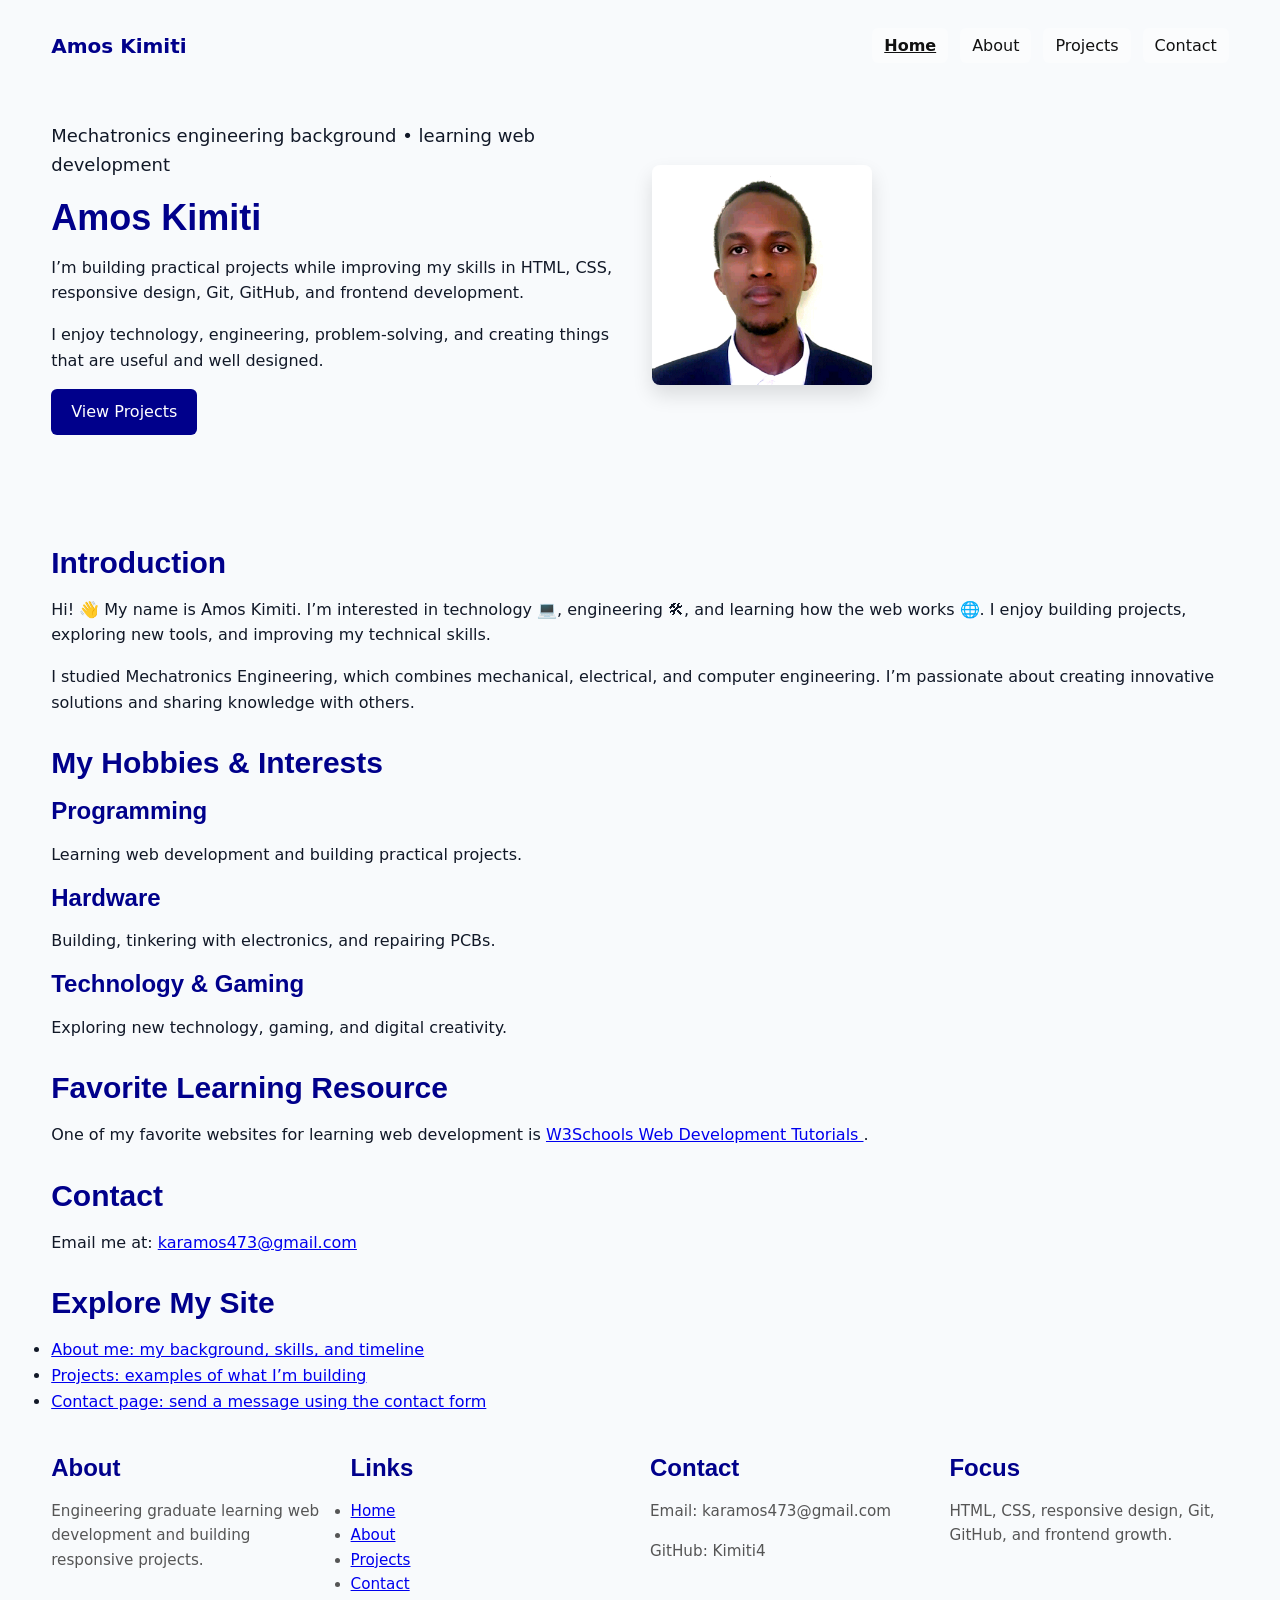
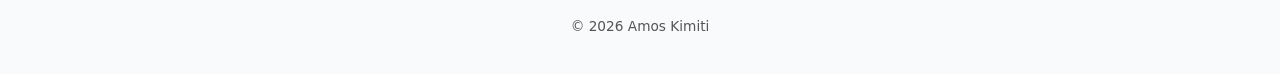
==== index.html @ 82bb10f3 "css changes and week 2 tasks" ====
<!DOCTYPE html>
<html lang="en">
<head>
  <meta charset="UTF-8" />
  <meta name="viewport" content="width=device-width, initial-scale=1.0" />
  <title>Home | Amos Kimiti</title>

  <link rel="preconnect" href="https://fonts.googleapis.com">
  <link rel="preconnect" href="https://fonts.gstatic.com" crossorigin>
  <link href="https://fonts.googleapis.com/css2?family=Poppins:wght@400;600;700&family=Roboto:wght@400;500&display=swap" rel="stylesheet">
  <link rel="stylesheet" href="styles.css">
</head>

<body class="home-page">
  <header class="container">
    <nav aria-label="Primary navigation">
      <a href="index.html" class="logo">Amos Kimiti</a>
      <ul>
        <li><a href="index.html" aria-current="page">Home</a></li>
        <li><a href="about.html">About</a></li>
        <li><a href="projects.html">Projects</a></li>
        <li><a href="contact.html">Contact</a></li>
      </ul>
    </nav>

    <section class="hero" aria-labelledby="hero-title">
      <div class="hero-text">
        <p class="lead">Mechatronics engineering background • learning web development</p>
        <h1 id="hero-title">Amos Kimiti</h1>
        <p>
          I’m building practical projects while improving my skills in HTML, CSS,
          responsive design, Git, GitHub, and frontend development.
        </p>
        <p>
          I enjoy technology, engineering, problem-solving, and creating things that are useful and well designed.
        </p>
        <a href="projects.html" class="btn">View Projects</a>
      </div>

      <div class="hero-image">
        <img
          src="images/imageAmos.jpg"
          alt="Profile image of Amos Kimiti"
          width="220"
          height="220"
        />
      </div>
    </section>
  </header>

  <main class="container">
    <section>
      <h2>Introduction</h2>
      <p>
        Hi! 👋 My name is Amos Kimiti. I’m interested in technology 💻, engineering 🛠,
        and learning how the web works 🌐. I enjoy building projects, exploring new tools,
        and improving my technical skills.
      </p>
      <p>
        I studied Mechatronics Engineering, which combines mechanical, electrical, and computer engineering.
        I’m passionate about creating innovative solutions and sharing knowledge with others.
      </p>
    </section>

    <section>
      <h2>My Hobbies & Interests</h2>
      <div class="skills-grid">
        <article class="card">
          <h3>Programming</h3>
          <p>Learning web development and building practical projects.</p>
        </article>
        <article class="card">
          <h3>Hardware</h3>
          <p>Building, tinkering with electronics, and repairing PCBs.</p>
        </article>
        <article class="card">
          <h3>Technology & Gaming</h3>
          <p>Exploring new technology, gaming, and digital creativity.</p>
        </article>
      </div>
    </section>

    <section>
      <h2>Favorite Learning Resource</h2>
      <p>
        One of my favorite websites for learning web development is
        <a href="https://www.w3schools.com/" target="_blank" rel="noopener noreferrer">
          W3Schools Web Development Tutorials
        </a>.
      </p>
    </section>

    <section>
      <h2>Contact</h2>
      <p>
        Email me at:
        <a href="mailto:karamos473@gmail.com">karamos473@gmail.com</a>
      </p>
    </section>

    <section>
      <h2>Explore My Site</h2>
      <ul>
        <li><a href="about.html">About me: my background, skills, and timeline</a></li>
        <li><a href="projects.html">Projects: examples of what I’m building</a></li>
        <li><a href="contact.html">Contact page: send a message using the contact form</a></li>
      </ul>
    </section>
  </main>

  <footer class="container">
    <div class="footer-grid">
      <div>
        <h3>About</h3>
        <p>Engineering graduate learning web development and building responsive projects.</p>
      </div>
      <div>
        <h3>Links</h3>
        <ul>
          <li><a href="index.html">Home</a></li>
          <li><a href="about.html">About</a></li>
          <li><a href="projects.html">Projects</a></li>
          <li><a href="contact.html">Contact</a></li>
        </ul>
      </div>
      <div>
        <h3>Contact</h3>
        <p>Email: karamos473@gmail.com</p>
        <p>GitHub: Kimiti4</p>
      </div>
      <div>
        <h3>Focus</h3>
        <p>HTML, CSS, responsive design, Git, GitHub, and frontend growth.</p>
      </div>
    </div>
    <p class="footer-bottom">© 2026 Amos Kimiti</p>
  </footer>
</body>
</html>
---- styles.css ----
/* =========================
   RESET + ROOT
========================= */
* {
  margin: 0;
  padding: 0;
  box-sizing: border-box;
}

:root {
  /* Typography scale */
  --font-xs: 0.75rem;
  --font-sm: 0.875rem;
  --font-base: 1rem;
  --font-lg: 1.125rem;
  --font-xl: 1.25rem;
  --font-2xl: 1.5rem;
  --font-3xl: 1.875rem;
  --font-4xl: 2.25rem;

  /* Color system */
  --color-primary: #1d4ed8;
  --color-primary-light: #60a5fa;
  --color-primary-dark: #1e3a8a;
  --color-secondary: #f59e0b;
  --color-background: #f8fafc;
  --color-surface: rgba(255, 255, 255, 0.8);
  --color-text: #111827;
  --color-muted: #475569;
  --color-border: #94a3b8;
  --color-danger: #dc2626;

  --radius: 10px;
  --shadow-sm: 0 2px 8px rgba(0, 0, 0, 0.15);
  --shadow-md: 0 10px 20px rgba(0, 0, 0, 0.12);
}

body {
  font-family: system-ui, -apple-system, Segoe UI, Roboto, Arial, sans-serif;
  font-size: 16px;
  line-height: 1.6;
  color: var(--color-text);
  margin: 0;
}

.container {
  width: min(1000px, 90%);
  margin: 0 auto;
  padding: 20px 0;
}
body.home-page {
  background-color: #f8fafc;
}

body.about-page {
  background-color: #fefce8;
}

body.projects-page,
body.contact-page {
  background-color: #eff6ff;
  color: var(--color-text);
}
/* =========================
   TYPOGRAPHY
========================= */
h1,
h2,
h3,
h4,
h5,
h6 {
  color: darkblue;
  font-family: "Franklin Gothic Medium", "Arial Narrow", Arial, sans-serif;
  line-height: 1.2;
  margin-bottom: 1rem;
}

h1 {
  font-size: var(--font-4xl);
  margin-top: 10px;
}

h2 {
  font-size: var(--font-3xl);
  margin-top: 30px;
}

h3 {
  font-size: var(--font-2xl);
}

h4 {
  font-size: var(--font-xl);
}

h5 {
  font-size: var(--font-lg);
}

h6 {
  font-size: var(--font-base);
}

p {
  margin-bottom: 1rem;
}

small,
.text-small {
  font-size: var(--font-sm);
}

.lead {
  font-size: var(--font-lg);
  max-width: 700px;
}
/* =========================
   NAVIGATION
========================= */
nav {
  display: flex;
  justify-content: space-between;
  align-items: center;
  gap: 20px;
  padding: 10px 0 20px;
}

nav ul {
  list-style: none;
  padding: 0;
  margin: 0;
  display: flex;
  gap: 12px;
  flex-wrap: wrap;
  align-items: center;
}

nav a {
  text-decoration: none;
  padding: 8px 12px;
  border-radius: 6px;
  color: #111;
  background-color: rgba(255, 255, 255, 0.35);
  transition: all 0.3s ease;
}

nav a:hover {
  background-color: rgba(255, 255, 255, 0.6);
  transform: translateY(-2px);
}

nav a[aria-current="page"] {
  font-weight: bold;
  text-decoration: underline;
}
.logo {
  font-weight: 700;
  font-size: var(--font-xl);
  color: darkblue;
  background: none;
  padding: 0;
}
/* =========================
   HERO
========================= */
.hero {
  padding: 40px 0;
  display: grid;
  gap: 24px;
  align-items: center;
}

.hero-text {
  max-width: 650px;
}

.hero-image img {
  width: 220px;
  border-radius: 8px;
  box-shadow: var(--shadow-md);
}



/* =========================
   BUTTONS
========================= */
button,
.btn {
  display: inline-block;
  background-color: darkblue;
  color: white;
  padding: 10px 20px;
  border: none;
  border-radius: 6px;
  cursor: pointer;
  font: inherit;
  text-decoration: none;
  transition: all 0.3s ease;
}

button:hover,
.btn:hover {
  background-color: navy;
  transform: translateY(-2px);
  box-shadow: 0 4px 6px rgba(0, 0, 0, 0.1);
}

.btn-secondary {
  background: transparent;
  color: darkblue;
  border: 2px solid darkblue;
}

.btn-secondary:hover {
  background: darkblue;
  color: white;
}

.btn-danger {
  background: var(--color-danger);
  color: white;
}

.btn-danger:hover {
  background: #b91c1c;
}

.btn-disabled,
button:disabled {
  background: #94a3b8;
  color: #e2e8f0;
  cursor: not-allowed;
  box-shadow: none;
  transform: none;
}
/* =========================
   BUTTONS
========================= */
button,
.btn {
  display: inline-block;
  background-color: darkblue;
  color: white;
  padding: 10px 20px;
  border: none;
  border-radius: 6px;
  cursor: pointer;
  font: inherit;
  text-decoration: none;
  transition: all 0.3s ease;
}

button:hover,
.btn:hover {
  background-color: navy;
  transform: translateY(-2px);
  box-shadow: 0 4px 6px rgba(0, 0, 0, 0.1);
}

.btn-secondary {
  background: transparent;
  color: darkblue;
  border: 2px solid darkblue;
}

.btn-secondary:hover {
  background: darkblue;
  color: white;
}

.btn-danger {
  background: var(--color-danger);
  color: white;
}

.btn-danger:hover {
  background: #b91c1c;
}

.btn-disabled,
button:disabled {
  background: #94a3b8;
  color: #e2e8f0;
  cursor: not-allowed;
  box-shadow: none;
  transform: none;
}
.contact-layout {
  display: grid;
  grid-template-columns: 1fr;
  gap: 20px;
}

.contact-sidebar {
  background: rgba(255, 255, 255, 0.7);
  padding: 20px;
  border-radius: 10px;
  box-shadow: var(--shadow-sm);
}
/* =========================
   FOOTER
========================= */
footer {
  margin-top: 40px;
  padding: 30px 20px;
  font-size: 0.95em;
  color: #555;
}

.footer-grid {
  display: grid;
  grid-template-columns: 1fr;
  gap: 20px;
  text-align: left;
}

.footer-bottom {
  text-align: center;
  margin-top: 20px;
  font-size: 0.9em;
}
/* =========================
   GRID PRACTICE
========================= */
.gallery {
  display: grid;
  grid-template-columns: 1fr;
  gap: 16px;
}

.gallery img {
  width: 100%;
  height: 220px;
  object-fit: cover;
}

.magazine-layout {
  display: grid;
  grid-template-columns: 1fr;
  gap: 16px;
}

.mag-header,
.mag-sidebar,
.mag-main,
.mag-footer {
  padding: 20px;
  border-radius: 8px;
  background: rgba(255, 255, 255, 0.75);
}
/* =========================
   RESPONSIVE
========================= */

/* Tablet */
@media (min-width: 768px) {
  .row {
    grid-template-columns: 1fr 1fr;
  }

  .projects-grid,
  .grid,
  .skills-grid,
  .gallery,
  .footer-grid {
    grid-template-columns: repeat(2, 1fr);
  }

  .hero {
    grid-template-columns: 1fr 1fr;
  }

  .contact-layout {
    grid-template-columns: 2fr 1fr;
  }
}

/* Desktop */
@media (min-width: 1024px) {
  .projects-grid,
  .gallery {
    grid-template-columns: repeat(3, 1fr);
  }

  .footer-grid {
    grid-template-columns: repeat(4, 1fr);
  }

  .magazine-layout {
    grid-template-columns: 250px 1fr;
    grid-template-areas:
      "header header"
      "sidebar main"
      "footer footer";
  }

  .mag-header { grid-area: header; }
  .mag-sidebar { grid-area: sidebar; }
  .mag-main { grid-area: main; }
  .mag-footer { grid-area: footer; }
}

/* Large Desktop */
@media (min-width: 1280px) {
  .container {
    width: min(1200px, 92%);
  }
}

/* Smaller screens only */
@media (max-width: 700px) {
  nav {
    flex-direction: column;
    align-items: flex-start;
  }

  nav ul {
    flex-direction: column;
    align-items: flex-start;
  }
}
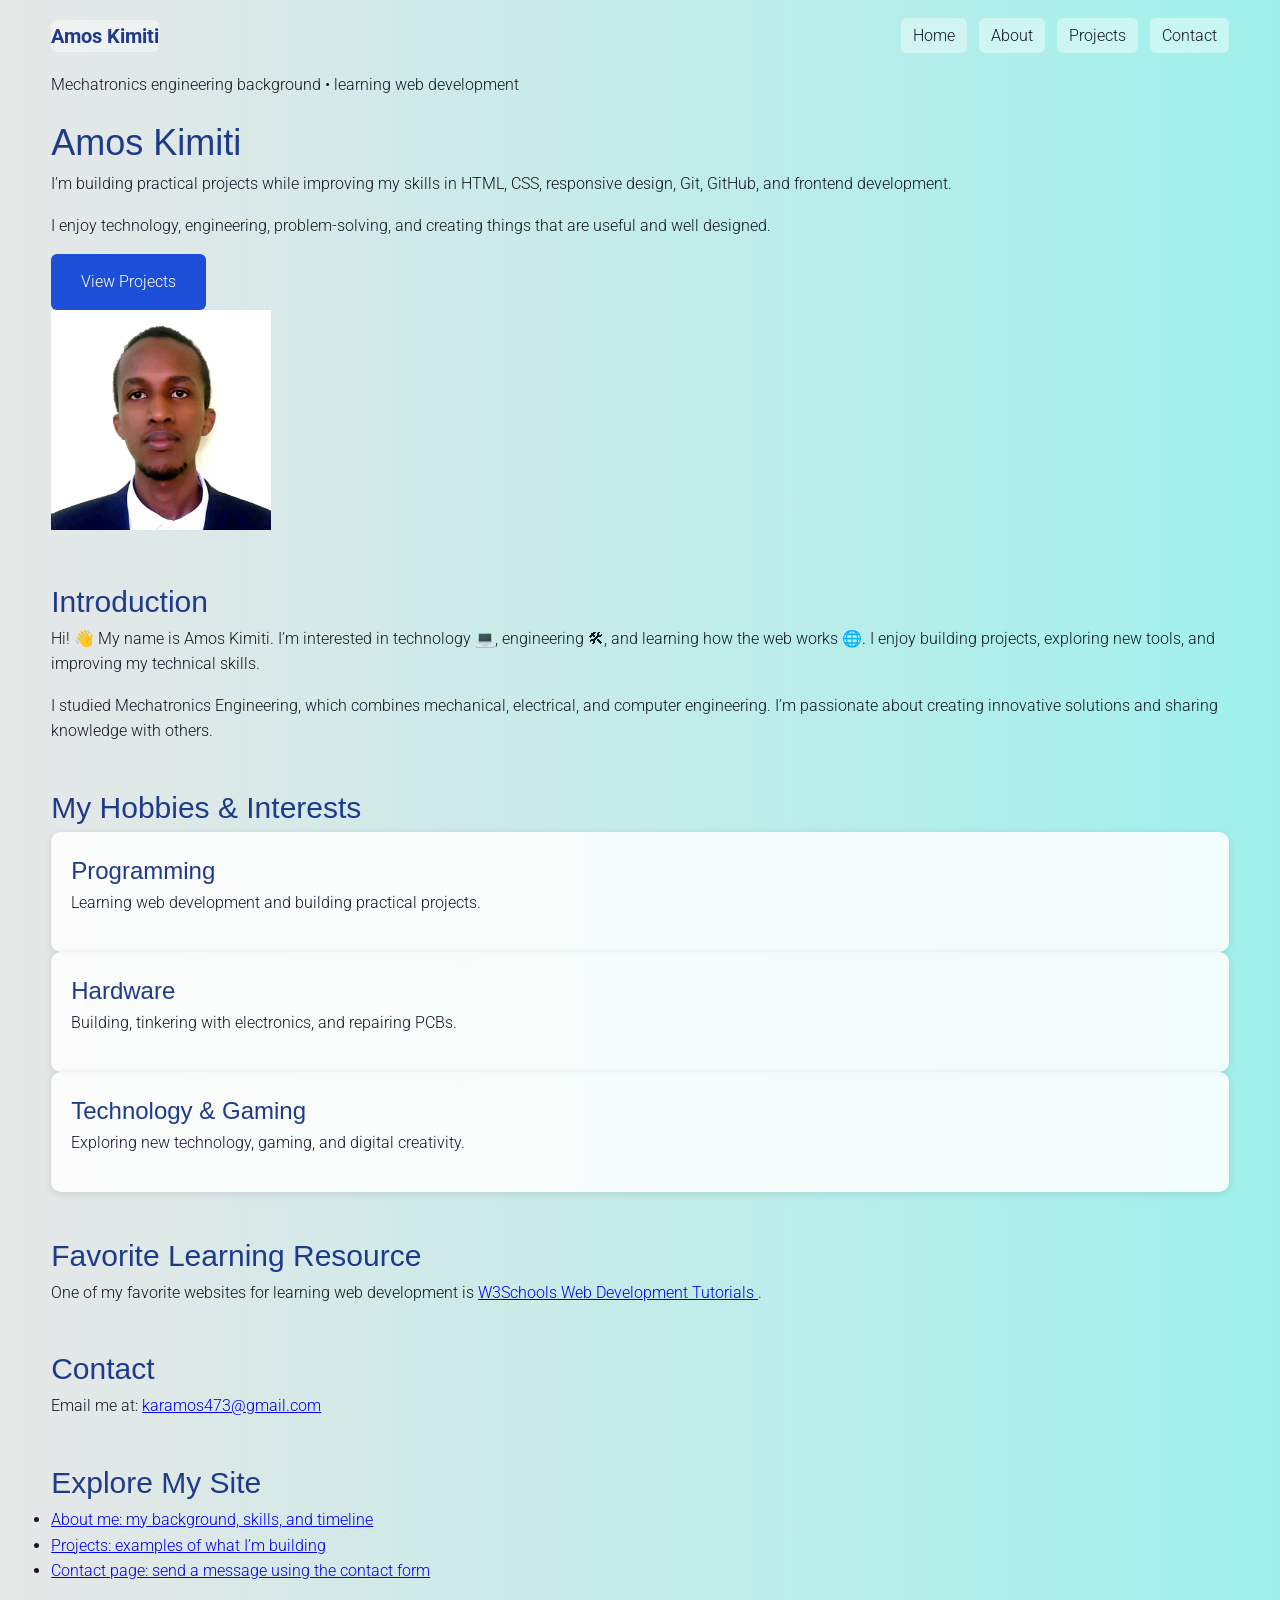
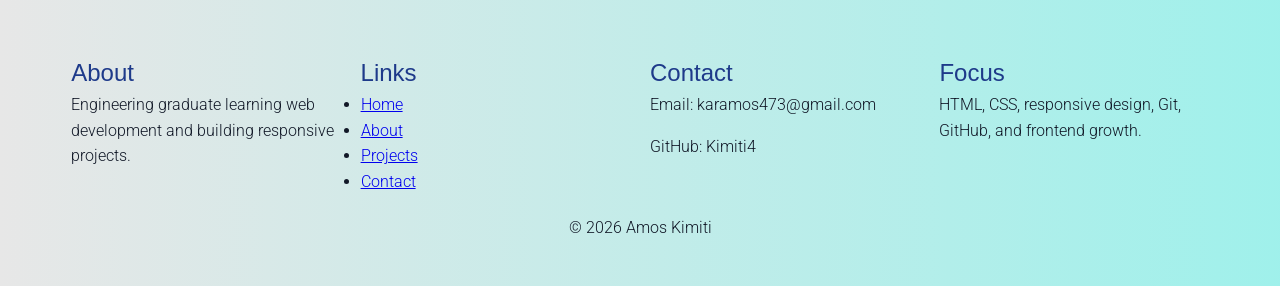
==== commit bdd3db88: "added hamburger menu" ====
--- a/index.html
+++ b/index.html
@@ -14,13 +14,24 @@
 <body class="home-page">
   <header class="container">
     <nav aria-label="Primary navigation">
+      
+      <!-- Logo OUTSIDE ul  -->
       <a href="index.html" class="logo">Amos Kimiti</a>
-      <ul>
+
+      <!-- Checkbox toggle -->
+      <input type="checkbox" id="menu-checkbox">
+
+      <!-- Hamburger -->
+      <label for="menu-checkbox" class="menu-toggle">☰</label>
+
+      <!-- Navigation -->
+      <ul class="nav-links">
         <li><a href="index.html" aria-current="page">Home</a></li>
         <li><a href="about.html">About</a></li>
         <li><a href="projects.html">Projects</a></li>
         <li><a href="contact.html">Contact</a></li>
       </ul>
+
     </nav>
 
     <section class="hero" aria-labelledby="hero-title">
--- a/styles.css
+++ b/styles.css
@@ -1,14 +1,18 @@
 /* =========================
-   RESET + ROOT
+   RESET (Task 3.1)
 ========================= */
 * {
   margin: 0;
   padding: 0;
   box-sizing: border-box;
-}
-
+  font-weight: 300;
+}
+
+/* =========================
+   VARIABLES (Task 3.3 + 3.4)
+========================= */
 :root {
-  /* Typography scale */
+  /* Typography */
   --font-xs: 0.75rem;
   --font-sm: 0.875rem;
   --font-base: 1rem;
@@ -18,311 +22,227 @@
   --font-3xl: 1.875rem;
   --font-4xl: 2.25rem;
 
-  /* Color system */
+  /* Colors */
   --color-primary: #1d4ed8;
   --color-primary-light: #60a5fa;
   --color-primary-dark: #1e3a8a;
   --color-secondary: #f59e0b;
   --color-background: #f8fafc;
-  --color-surface: rgba(255, 255, 255, 0.8);
+  --color-surface: rgba(255,255,255,0.85);
   --color-text: #111827;
   --color-muted: #475569;
   --color-border: #94a3b8;
   --color-danger: #dc2626;
 
   --radius: 10px;
-  --shadow-sm: 0 2px 8px rgba(0, 0, 0, 0.15);
-  --shadow-md: 0 10px 20px rgba(0, 0, 0, 0.12);
-}
-
+  --shadow-sm: 0 2px 8px rgba(0,0,0,0.1);
+  --shadow-md: 0 10px 20px rgba(0,0,0,0.12);
+}
+
+/* =========================
+   BASE (Task 3.1)
+========================= */
 body {
-  font-family: system-ui, -apple-system, Segoe UI, Roboto, Arial, sans-serif;
+  font-family: 'Roboto', system-ui, sans-serif;
   font-size: 16px;
   line-height: 1.6;
   color: var(--color-text);
-  margin: 0;
-}
-
+}
+@keyframes gradientShift {
+  0% {
+    background-position: 0% 50%;
+  }
+  50% {
+    background-position: 100% 50%;
+  }
+  100% {
+    background-position: 0% 50%;
+  }
+}
+body.projects-page,
+body.contact-page {
+    background: linear-gradient(
+    270deg,
+    #469df5,
+    #58faef,
+    #e7e7e7
+  );
+  background-size: 400% 400%;
+  animation: gradientShift 15s ease infinite;
+}
+body.home-page {
+    background: linear-gradient(
+    270deg,
+    #469df5,
+    #58faef,
+    #e7e7e7
+  );
+  background-size: 400% 400%;
+  animation: gradientShift 15s ease infinite;
+}
+body.about-page {
+    background: linear-gradient(
+    270deg,
+    #469df5,
+    #58faef,
+    #e7e7e7
+  );
+  background-size: 400% 400%;
+  animation: gradientShift 15s ease infinite;
+}
+/* =========================
+   TYPOGRAPHY (Task 3.3)
+========================= */
+h1 { font-size: var(--font-4xl); }
+h2 { font-size: var(--font-3xl); margin-top: 30px; }
+h3 { font-size: var(--font-2xl); }
+p { margin-bottom: 1rem; }
+
+h1, h2, h3 {
+  color: var(--color-primary-dark);
+  font-family: 'Poppins', sans-serif;
+}
+
+/* =========================
+   LAYOUT
+========================= */
 .container {
   width: min(1000px, 90%);
   margin: 0 auto;
-  padding: 20px 0;
-}
-body.home-page {
-  background-color: #f8fafc;
-}
-
-body.about-page {
-  background-color: #fefce8;
-}
-
-body.projects-page,
-body.contact-page {
-  background-color: #eff6ff;
-  color: var(--color-text);
-}
-/* =========================
-   TYPOGRAPHY
-========================= */
-h1,
-h2,
-h3,
-h4,
-h5,
-h6 {
-  color: darkblue;
-  font-family: "Franklin Gothic Medium", "Arial Narrow", Arial, sans-serif;
-  line-height: 1.2;
-  margin-bottom: 1rem;
-}
-
-h1 {
-  font-size: var(--font-4xl);
-  margin-top: 10px;
-}
-
-h2 {
-  font-size: var(--font-3xl);
-  margin-top: 30px;
-}
-
-h3 {
-  font-size: var(--font-2xl);
-}
-
-h4 {
-  font-size: var(--font-xl);
-}
-
-h5 {
-  font-size: var(--font-lg);
-}
-
-h6 {
-  font-size: var(--font-base);
-}
-
-p {
-  margin-bottom: 1rem;
-}
-
-small,
-.text-small {
-  font-size: var(--font-sm);
-}
-
-.lead {
-  font-size: var(--font-lg);
-  max-width: 700px;
-}
-/* =========================
-   NAVIGATION
+}
+
+/* =========================
+   NAV (Task 4.1 Flexbox)
 ========================= */
 nav {
   display: flex;
   justify-content: space-between;
   align-items: center;
-  gap: 20px;
-  padding: 10px 0 20px;
-}
-
-nav ul {
+  position: relative;
+  padding: 20px 0;
+}
+
+.logo {
+  font-weight: 700;
+  font-size: var(--font-xl);
+  color: var(--color-primary-dark);
+  text-decoration: none;
+  padding: 0;
+}
+
+.nav-links {
   list-style: none;
-  padding: 0;
-  margin: 0;
   display: flex;
   gap: 12px;
-  flex-wrap: wrap;
-  align-items: center;
-}
-
+}
+
+/* LINKS */
 nav a {
   text-decoration: none;
   padding: 8px 12px;
   border-radius: 6px;
-  color: #111;
-  background-color: rgba(255, 255, 255, 0.35);
+  color: var(--color-text);
+  background: rgba(255,255,255,0.4);
   transition: all 0.3s ease;
 }
 
 nav a:hover {
-  background-color: rgba(255, 255, 255, 0.6);
   transform: translateY(-2px);
-}
-
-nav a[aria-current="page"] {
-  font-weight: bold;
-  text-decoration: underline;
-}
-.logo {
-  font-weight: 700;
-  font-size: var(--font-xl);
-  color: darkblue;
-  background: none;
-  padding: 0;
-}
-/* =========================
-   HERO
-========================= */
-.hero {
-  padding: 40px 0;
-  display: grid;
-  gap: 24px;
-  align-items: center;
-}
-
-.hero-text {
-  max-width: 650px;
-}
-
-.hero-image img {
-  width: 220px;
-  border-radius: 8px;
-  box-shadow: var(--shadow-md);
-}
-
-
-
-/* =========================
-   BUTTONS
-========================= */
-button,
+  background: rgba(255,255,255,0.6);
+}
+
+/* =========================
+   HAMBURGER
+========================= */
+.menu-toggle {
+  display: none;
+  font-size: 1.8rem;
+  cursor: pointer;
+}
+
+#menu-checkbox {
+  display: none;
+}
+
+/* MOBILE NAV */
+@media (max-width: 700px) {
+  .menu-toggle { display: block; }
+
+  .nav-links {
+    display: none;
+    flex-direction: column;
+    position: absolute;
+    top: 60px;
+    right: 0;
+    background: white;
+    padding: 20px;
+    width: 200px;
+    border-radius: var(--radius);
+    box-shadow: var(--shadow-md);
+  }
+
+  #menu-checkbox:checked ~ .nav-links {
+    display: flex;
+  }
+}
+
+/* DESKTOP NAV */
+@media (min-width: 701px) {
+  .nav-links { display: flex; }
+}
+
+/* =========================
+   BUTTONS (Task 4.4)
+========================= */
 .btn {
-  display: inline-block;
-  background-color: darkblue;
+ display: inline-block;
+  background-color: var(--color-primary);
   color: white;
-  padding: 10px 20px;
+  padding: 15px 30px;
+  font-size: 1.2em;
   border: none;
   border-radius: 6px;
   cursor: pointer;
   font: inherit;
   text-decoration: none;
   transition: all 0.3s ease;
-}
-
-button:hover,
+  
+}
+
 .btn:hover {
-  background-color: navy;
+  background: var(--color-primary-dark);
   transform: translateY(-2px);
-  box-shadow: 0 4px 6px rgba(0, 0, 0, 0.1);
-}
-
-.btn-secondary {
-  background: transparent;
-  color: darkblue;
-  border: 2px solid darkblue;
-}
-
-.btn-secondary:hover {
-  background: darkblue;
-  color: white;
-}
-
-.btn-danger {
-  background: var(--color-danger);
-  color: white;
-}
-
-.btn-danger:hover {
-  background: #b91c1c;
-}
-
-.btn-disabled,
-button:disabled {
-  background: #94a3b8;
-  color: #e2e8f0;
-  cursor: not-allowed;
-  box-shadow: none;
-  transform: none;
-}
-/* =========================
-   BUTTONS
-========================= */
-button,
-.btn {
-  display: inline-block;
-  background-color: darkblue;
-  color: white;
-  padding: 10px 20px;
-  border: none;
-  border-radius: 6px;
-  cursor: pointer;
-  font: inherit;
-  text-decoration: none;
+}
+
+/* =========================
+   CARDS (Task 3.2 + 4.1)
+========================= */
+.card {
+  background: var(--color-surface);
+  padding: 20px;
+  border-radius: var(--radius);
+  box-shadow: var(--shadow-sm);
   transition: all 0.3s ease;
 }
 
-button:hover,
-.btn:hover {
-  background-color: navy;
-  transform: translateY(-2px);
-  box-shadow: 0 4px 6px rgba(0, 0, 0, 0.1);
-}
-
-.btn-secondary {
-  background: transparent;
-  color: darkblue;
-  border: 2px solid darkblue;
-}
-
-.btn-secondary:hover {
-  background: darkblue;
-  color: white;
-}
-
-.btn-danger {
-  background: var(--color-danger);
-  color: white;
-}
-
-.btn-danger:hover {
-  background: #b91c1c;
-}
-
-.btn-disabled,
-button:disabled {
-  background: #94a3b8;
-  color: #e2e8f0;
-  cursor: not-allowed;
-  box-shadow: none;
-  transform: none;
-}
-.contact-layout {
-  display: grid;
-  grid-template-columns: 1fr;
+.card:hover {
+  transform: translateY(-4px);
+  box-shadow: var(--shadow-md);
+}
+
+/* Card Row (Flexbox requirement) */
+.card-row {
+  display: flex;
   gap: 20px;
-}
-
-.contact-sidebar {
-  background: rgba(255, 255, 255, 0.7);
-  padding: 20px;
-  border-radius: 10px;
-  box-shadow: var(--shadow-sm);
-}
-/* =========================
-   FOOTER
-========================= */
-footer {
-  margin-top: 40px;
-  padding: 30px 20px;
-  font-size: 0.95em;
-  color: #555;
-}
-
-.footer-grid {
-  display: grid;
-  grid-template-columns: 1fr;
-  gap: 20px;
-  text-align: left;
-}
-
-.footer-bottom {
-  text-align: center;
-  margin-top: 20px;
-  font-size: 0.9em;
-}
-/* =========================
-   GRID PRACTICE
+  flex-wrap: wrap;
+}
+
+.card-row .card {
+  flex: 1 1 300px;
+}
+
+/* =========================
+   GRID (Task 4.2)
 ========================= */
 .gallery {
   display: grid;
@@ -330,6 +250,11 @@
   gap: 16px;
 }
 
+.projects-grid {
+  display: grid;
+  grid-template-columns: 1fr;
+  gap: 20px;
+}
 .gallery img {
   width: 100%;
   height: 220px;
@@ -350,12 +275,59 @@
   border-radius: 8px;
   background: rgba(255, 255, 255, 0.75);
 }
-/* =========================
-   RESPONSIVE
-========================= */
-
-/* Tablet */
-@media (min-width: 768px) {
+img {
+  max-width: 100%;
+  height: auto;
+}
+/* =========================
+   FOOTER (Task 4.1)
+========================= */
+footer {
+  margin-top: 40px;
+  padding: 30px 20px;
+}
+
+.footer-grid {
+  display: grid;
+  gap: 20px;
+}
+
+.footer-bottom {
+  text-align: center;
+  margin-top: 20px;
+}
+
+/* =========================
+   FORMS (Polish)
+========================= */
+form {
+  background: var(--color-surface);
+  padding: 20px;
+  border-radius: var(--radius);
+}
+
+input, textarea, select {
+  width: 100%;
+  padding: 10px;
+  border: 1px solid var(--color-border);
+  border-radius: 6px;
+}
+
+input:focus, textarea:focus {
+  border-color: var(--color-primary);
+  outline: none;
+}
+
+input:invalid, textarea:invalid {
+  border-color: var(--color-danger);
+}
+
+/* =========================
+   RESPONSIVE (Task 4.3)
+========================= */
+
+  /* Tablet */
+  @media (min-width: 768px) {
   .row {
     grid-template-columns: 1fr 1fr;
   }
@@ -420,4 +392,31 @@
     flex-direction: column;
     align-items: flex-start;
   }
+}
+section {
+  margin-bottom: 40px;
+}
+.row {
+  display: grid;
+  grid-template-columns: 1fr;
+  gap: 16px;
+  margin-bottom: 16px;
+}
+form {
+  background: var(--color-surface);
+  padding: 20px;
+  border-radius: var(--radius);
+  box-shadow: var(--shadow-sm);
+}
+
+fieldset {
+  border: 1px solid var(--color-border);
+  border-radius: var(--radius);
+  padding: 16px;
+  margin: 20px;
+}
+
+legend {
+  font-weight: 600;
+  padding: 0 8px;
 }
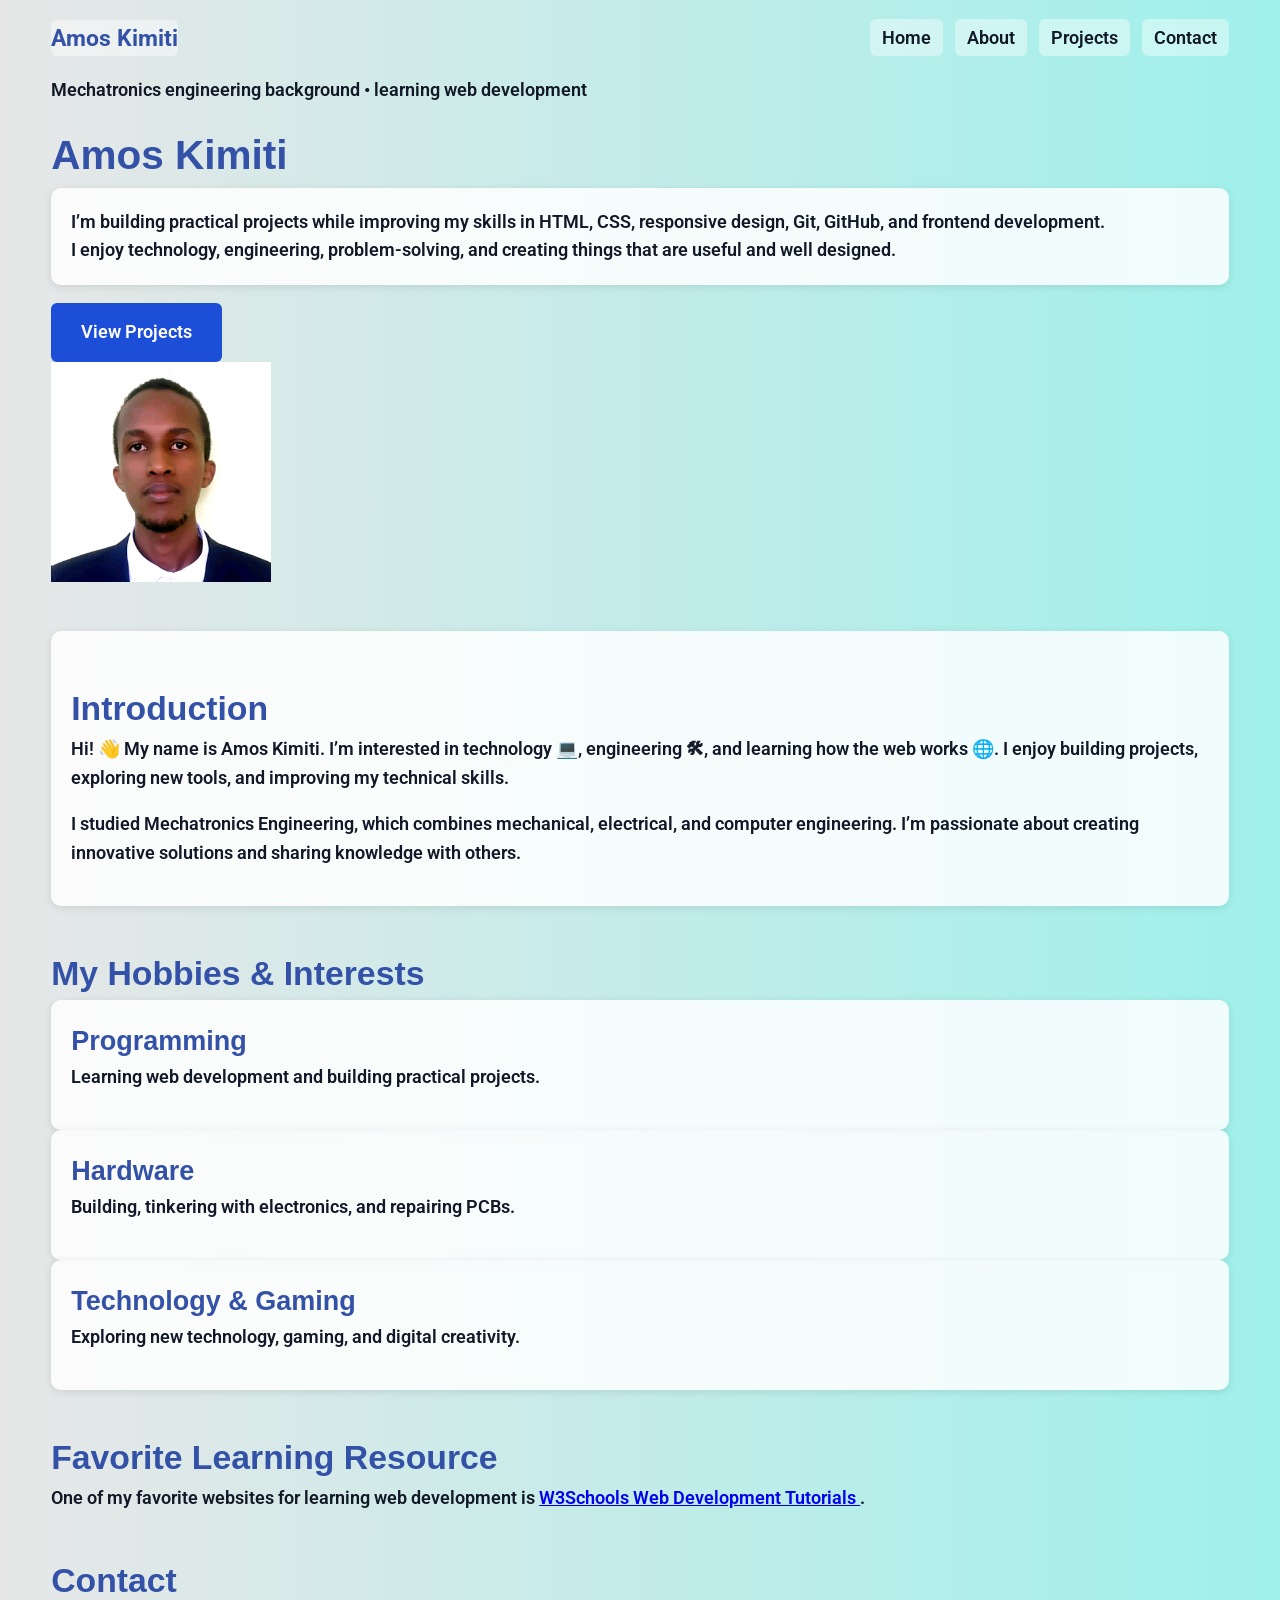
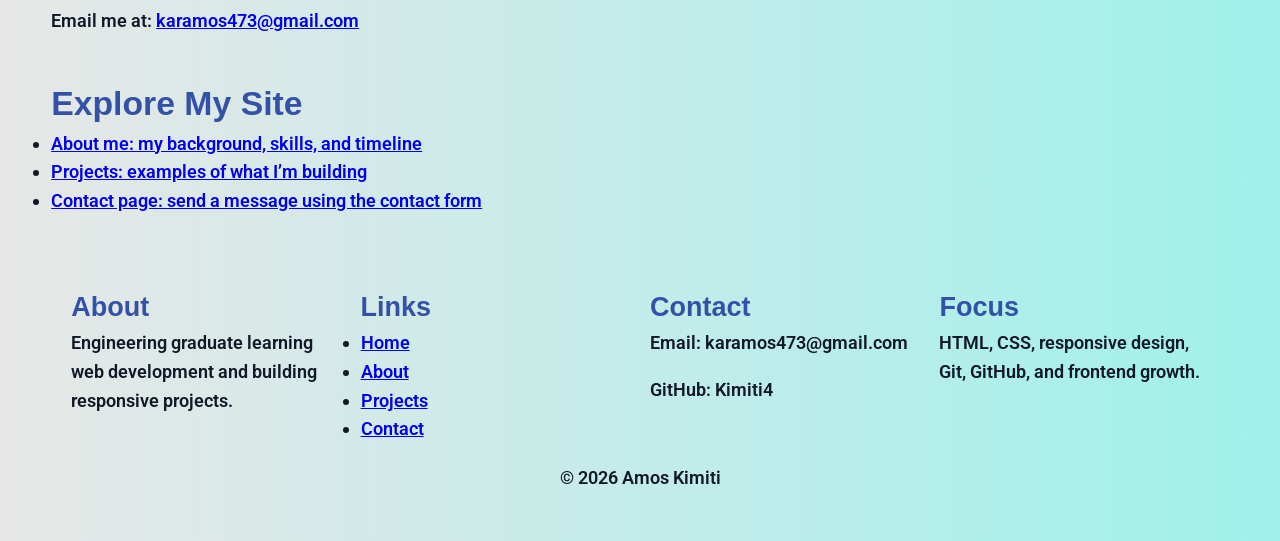
==== commit eb7bdee3: "layout edits" ====
--- a/index.html
+++ b/index.html
@@ -34,15 +34,14 @@
 
     </nav>
 
-    <section class="hero" aria-labelledby="hero-title">
+    <section class="hero"  aria-labelledby="hero-title">
       <div class="hero-text">
         <p class="lead">Mechatronics engineering background • learning web development</p>
         <h1 id="hero-title">Amos Kimiti</h1>
-        <p>
+        <p class="card">
           I’m building practical projects while improving my skills in HTML, CSS,
           responsive design, Git, GitHub, and frontend development.
-        </p>
-        <p>
+        <br>
           I enjoy technology, engineering, problem-solving, and creating things that are useful and well designed.
         </p>
         <a href="projects.html" class="btn">View Projects</a>
@@ -60,7 +59,7 @@
   </header>
 
   <main class="container">
-    <section>
+    <section class="card">
       <h2>Introduction</h2>
       <p>
         Hi! 👋 My name is Amos Kimiti. I’m interested in technology 💻, engineering 🛠,
--- a/styles.css
+++ b/styles.css
@@ -5,7 +5,8 @@
   margin: 0;
   padding: 0;
   box-sizing: border-box;
-  font-weight: 300;
+  font-size: 18px;
+  font-weight: 600;
 }
 
 /* =========================
@@ -25,7 +26,7 @@
   /* Colors */
   --color-primary: #1d4ed8;
   --color-primary-light: #60a5fa;
-  --color-primary-dark: #1e3a8a;
+  --color-primary-dark: #3352a7;
   --color-secondary: #f59e0b;
   --color-background: #f8fafc;
   --color-surface: rgba(255,255,255,0.85);
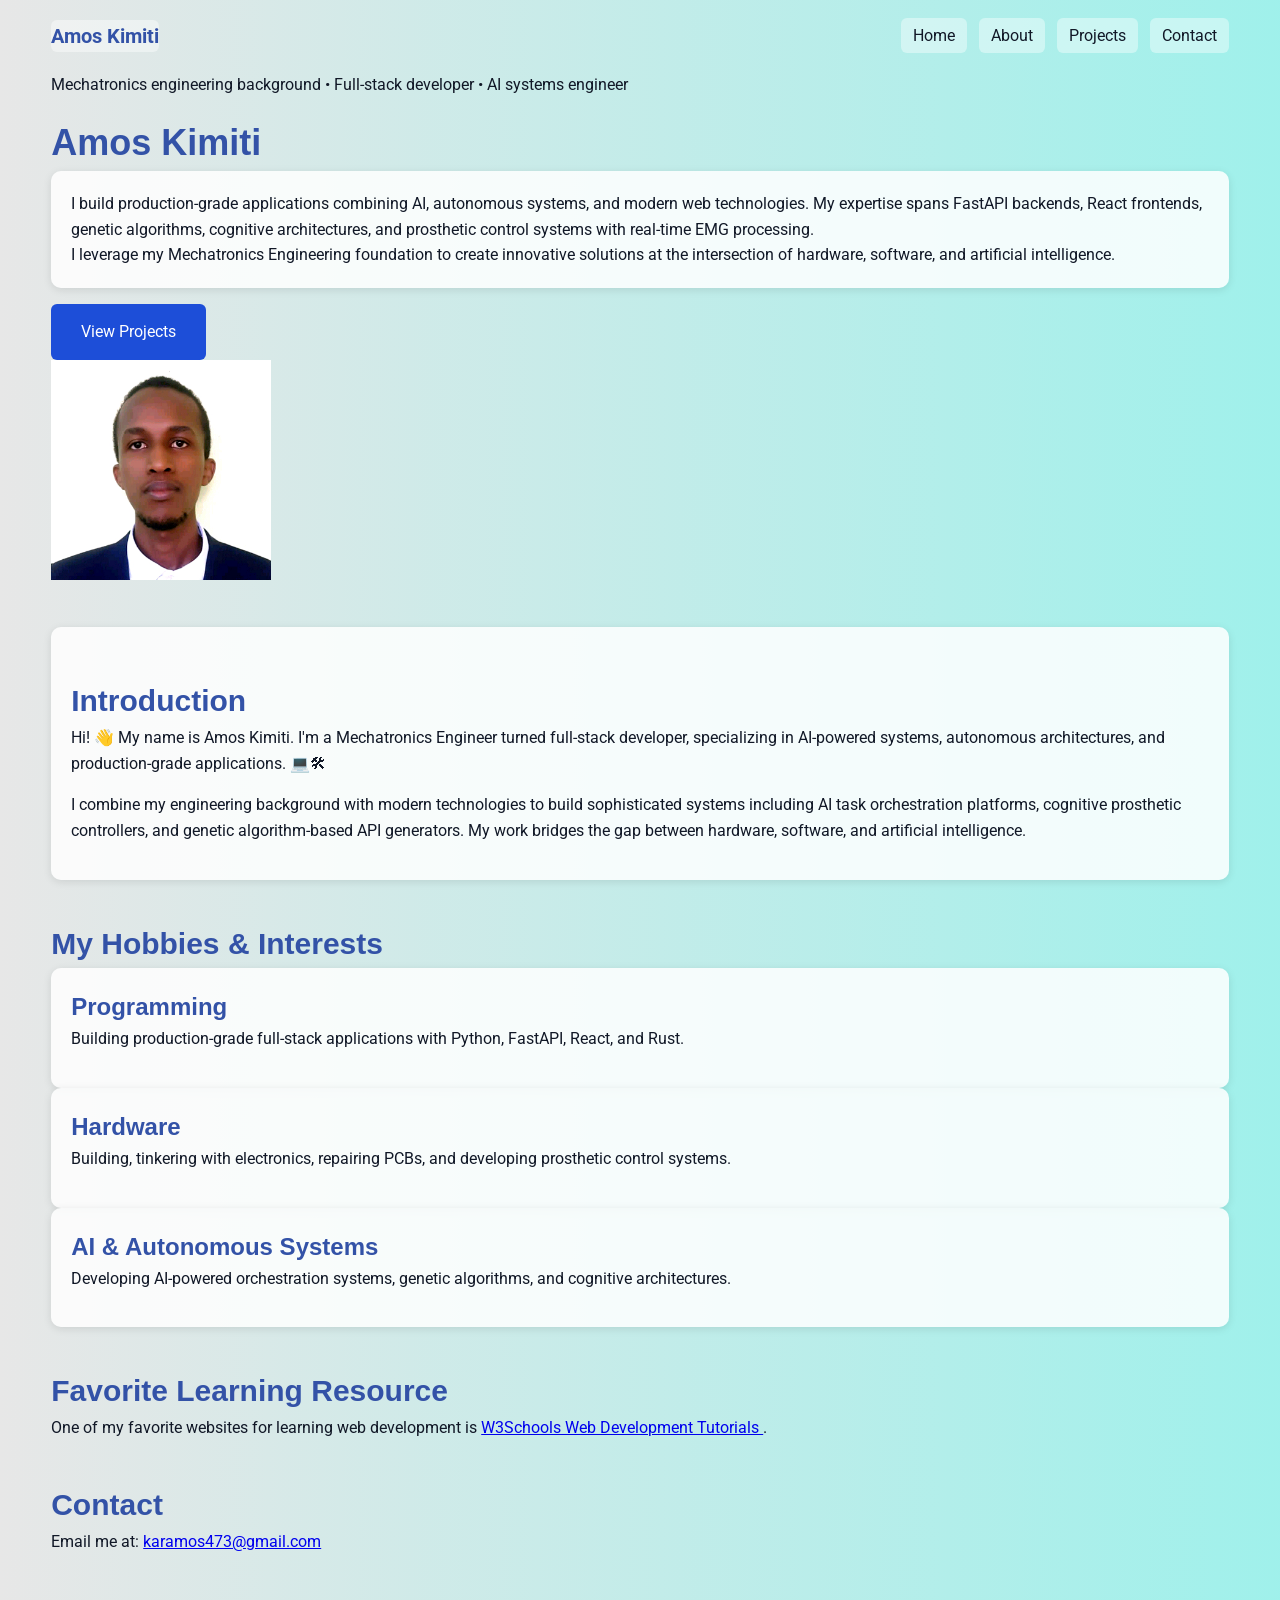
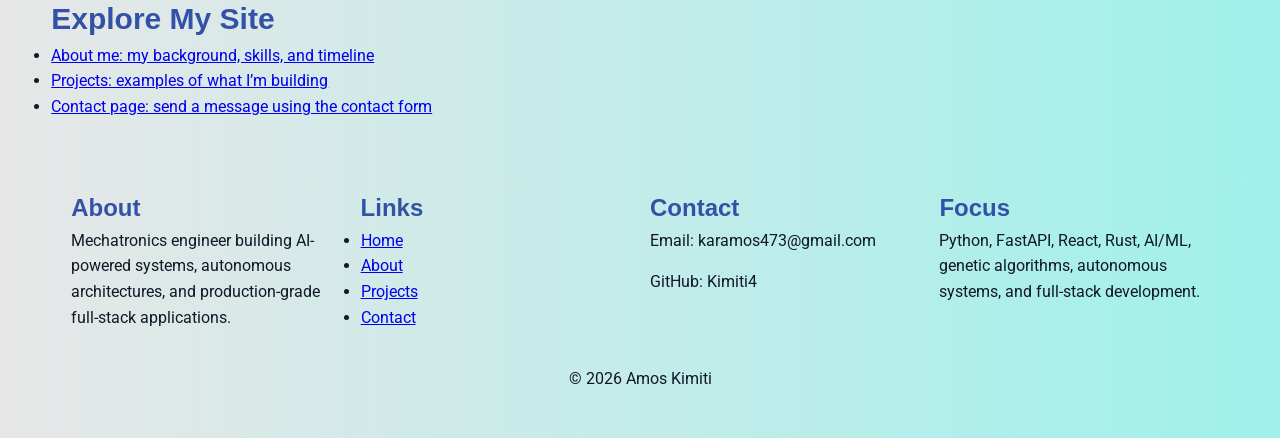
==== commit 392e6e66: "feat(website): update portfolio content with advanced skills and projects - Replace basic HTML/CSS f" ====
--- a/index.html
+++ b/index.html
@@ -36,13 +36,15 @@
 
     <section class="hero"  aria-labelledby="hero-title">
       <div class="hero-text">
-        <p class="lead">Mechatronics engineering background • learning web development</p>
+        <p class="lead">Mechatronics engineering background • Full-stack developer • AI systems engineer</p>
         <h1 id="hero-title">Amos Kimiti</h1>
         <p class="card">
-          I’m building practical projects while improving my skills in HTML, CSS,
-          responsive design, Git, GitHub, and frontend development.
+          I build production-grade applications combining AI, autonomous systems, and modern web technologies.
+          My expertise spans FastAPI backends, React frontends, genetic algorithms, cognitive architectures,
+          and prosthetic control systems with real-time EMG processing.
         <br>
-          I enjoy technology, engineering, problem-solving, and creating things that are useful and well designed.
+          I leverage my Mechatronics Engineering foundation to create innovative solutions at the intersection
+          of hardware, software, and artificial intelligence.
         </p>
         <a href="projects.html" class="btn">View Projects</a>
       </div>
@@ -62,13 +64,13 @@
     <section class="card">
       <h2>Introduction</h2>
       <p>
-        Hi! 👋 My name is Amos Kimiti. I’m interested in technology 💻, engineering 🛠,
-        and learning how the web works 🌐. I enjoy building projects, exploring new tools,
-        and improving my technical skills.
+        Hi! 👋 My name is Amos Kimiti. I'm a Mechatronics Engineer turned full-stack developer,
+        specializing in AI-powered systems, autonomous architectures, and production-grade applications. 💻🛠
       </p>
       <p>
-        I studied Mechatronics Engineering, which combines mechanical, electrical, and computer engineering.
-        I’m passionate about creating innovative solutions and sharing knowledge with others.
+        I combine my engineering background with modern technologies to build sophisticated systems including
+        AI task orchestration platforms, cognitive prosthetic controllers, and genetic algorithm-based API generators.
+        My work bridges the gap between hardware, software, and artificial intelligence.
       </p>
     </section>
 
@@ -77,15 +79,15 @@
       <div class="skills-grid">
         <article class="card">
           <h3>Programming</h3>
-          <p>Learning web development and building practical projects.</p>
+          <p>Building production-grade full-stack applications with Python, FastAPI, React, and Rust.</p>
         </article>
         <article class="card">
           <h3>Hardware</h3>
-          <p>Building, tinkering with electronics, and repairing PCBs.</p>
+          <p>Building, tinkering with electronics, repairing PCBs, and developing prosthetic control systems.</p>
         </article>
         <article class="card">
-          <h3>Technology & Gaming</h3>
-          <p>Exploring new technology, gaming, and digital creativity.</p>
+          <h3>AI & Autonomous Systems</h3>
+          <p>Developing AI-powered orchestration systems, genetic algorithms, and cognitive architectures.</p>
         </article>
       </div>
     </section>
@@ -122,7 +124,7 @@
     <div class="footer-grid">
       <div>
         <h3>About</h3>
-        <p>Engineering graduate learning web development and building responsive projects.</p>
+        <p>Mechatronics engineer building AI-powered systems, autonomous architectures, and production-grade full-stack applications.</p>
       </div>
       <div>
         <h3>Links</h3>
@@ -140,7 +142,7 @@
       </div>
       <div>
         <h3>Focus</h3>
-        <p>HTML, CSS, responsive design, Git, GitHub, and frontend growth.</p>
+        <p>Python, FastAPI, React, Rust, AI/ML, genetic algorithms, autonomous systems, and full-stack development.</p>
       </div>
     </div>
     <p class="footer-bottom">© 2026 Amos Kimiti</p>
--- a/styles.css
+++ b/styles.css
@@ -5,8 +5,6 @@
   margin: 0;
   padding: 0;
   box-sizing: border-box;
-  font-size: 18px;
-  font-weight: 600;
 }
 
 /* =========================
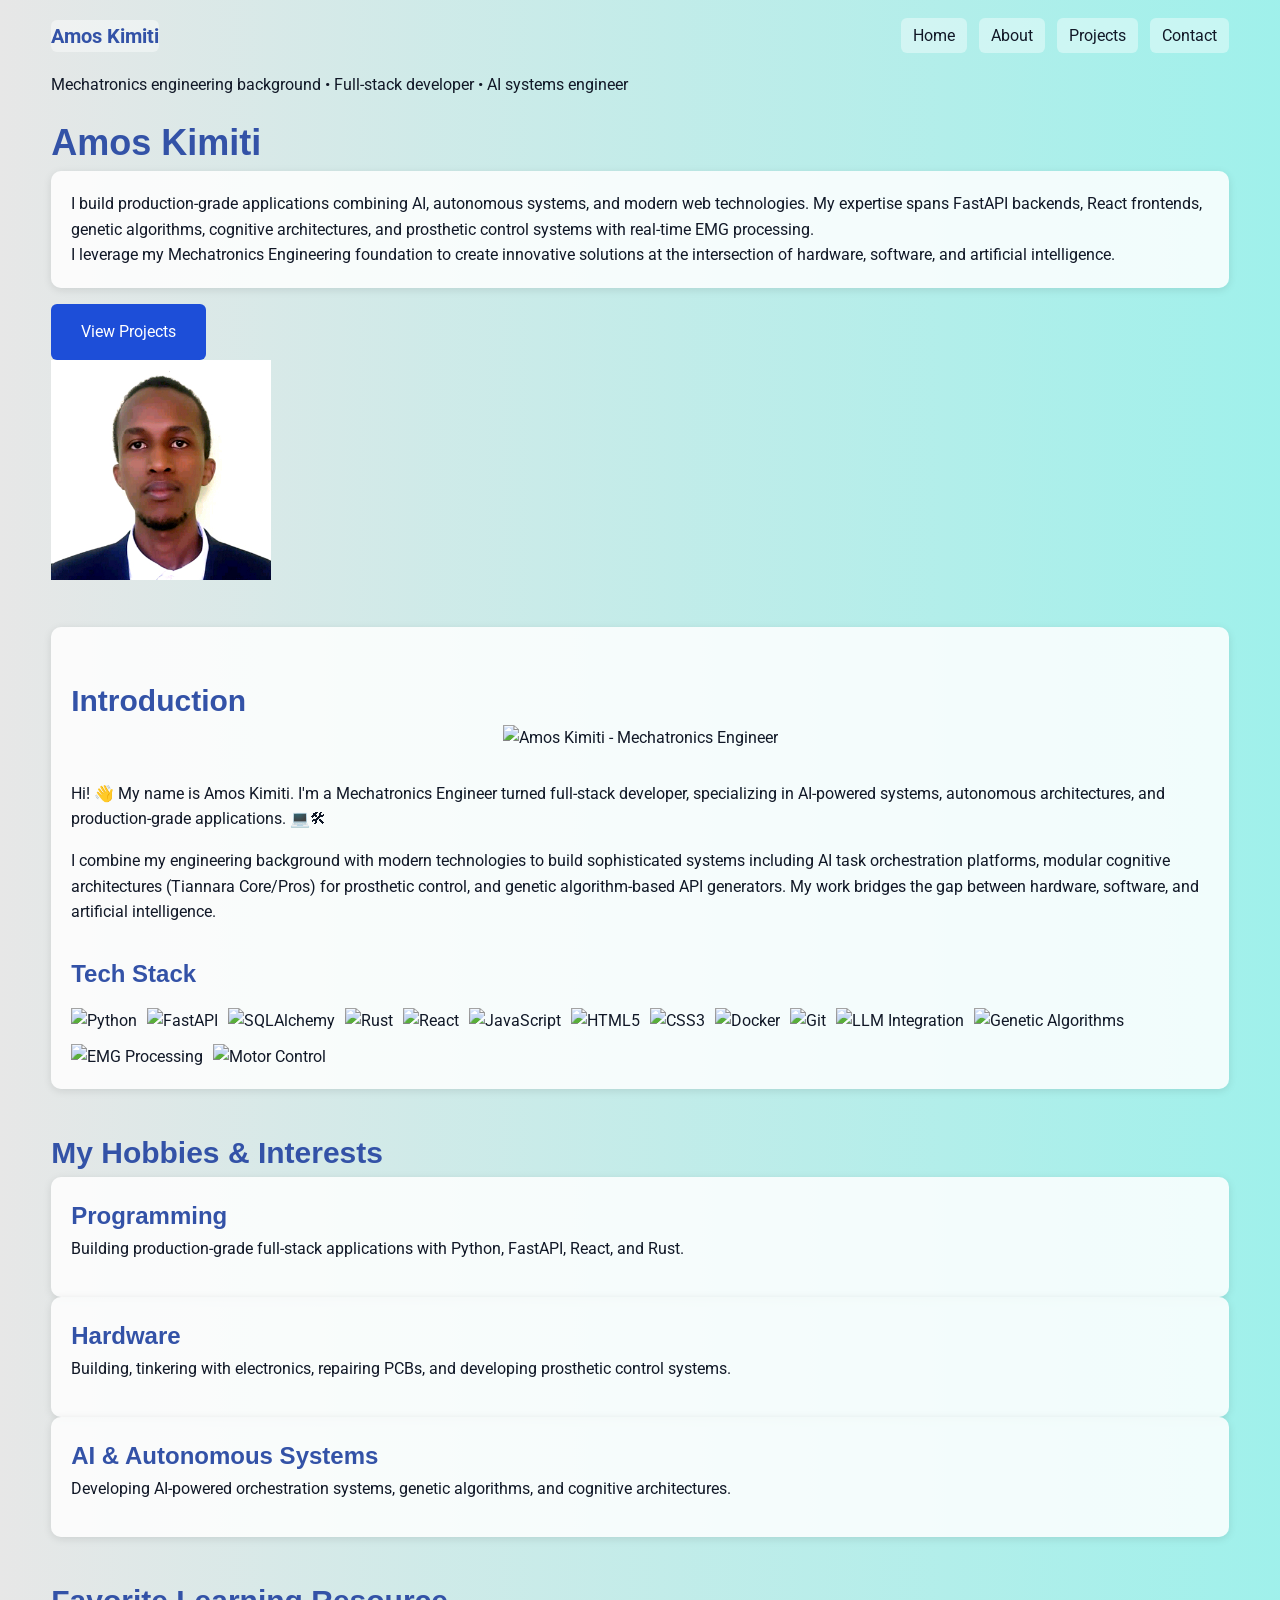
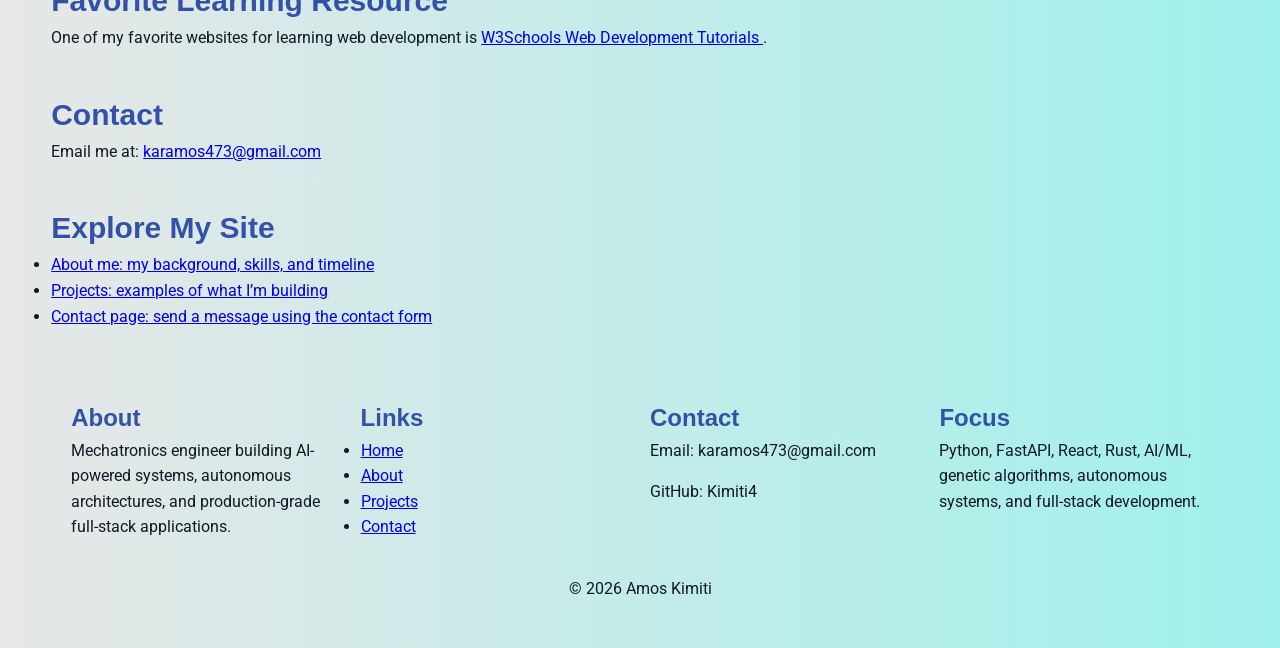
==== commit b50a82c8: "feat(home): add dynamic typing animation and tech stack badges - Implemented dynamic typing SVG anim" ====
--- a/index.html
+++ b/index.html
@@ -63,15 +63,51 @@
   <main class="container">
     <section class="card">
       <h2>Introduction</h2>
+      
+      <!-- Dynamic Typing Animation -->
+      <div style="text-align: center; margin-bottom: 30px;">
+        <img src="https://readme-typing-svg.herokuapp.com?size=28&duration=3500&color=00F7FF&center=true&vCenter=true&width=700&lines=AMOS+(KIMITI4)+🚀;Mechatronics+Engineer;Robotics+%7C+AI+%7C+Automation;Future+Software+Engineer;Building+Intelligent+Systems" alt="Amos Kimiti - Mechatronics Engineer" />
+      </div>
+
       <p>
         Hi! 👋 My name is Amos Kimiti. I'm a Mechatronics Engineer turned full-stack developer,
         specializing in AI-powered systems, autonomous architectures, and production-grade applications. 💻🛠
       </p>
       <p>
         I combine my engineering background with modern technologies to build sophisticated systems including
-        AI task orchestration platforms, cognitive prosthetic controllers, and genetic algorithm-based API generators.
-        My work bridges the gap between hardware, software, and artificial intelligence.
+        AI task orchestration platforms, modular cognitive architectures (Tiannara Core/Pros) for prosthetic control,
+        and genetic algorithm-based API generators. My work bridges the gap between hardware, software, and artificial intelligence.
       </p>
+
+      <!-- Tech Stack Badges -->
+      <div style="margin-top: 30px;">
+        <h3>Tech Stack</h3>
+        <div style="display: flex; flex-wrap: wrap; gap: 10px; margin-top: 15px;">
+          <!-- Backend -->
+          <img src="https://img.shields.io/badge/Python-3776AB?style=for-the-badge&logo=python&logoColor=white" alt="Python" />
+          <img src="https://img.shields.io/badge/FastAPI-009688?style=for-the-badge&logo=fastapi&logoColor=white" alt="FastAPI" />
+          <img src="https://img.shields.io/badge/SQLAlchemy-D71F00?style=for-the-badge&logo=sqlalchemy&logoColor=white" alt="SQLAlchemy" />
+          <img src="https://img.shields.io/badge/Rust-000000?style=for-the-badge&logo=rust&logoColor=white" alt="Rust" />
+          
+          <!-- Frontend -->
+          <img src="https://img.shields.io/badge/React-61DAFB?style=for-the-badge&logo=react&logoColor=black" alt="React" />
+          <img src="https://img.shields.io/badge/JavaScript-F7DF1E?style=for-the-badge&logo=javascript&logoColor=black" alt="JavaScript" />
+          <img src="https://img.shields.io/badge/HTML5-E34F26?style=for-the-badge&logo=html5&logoColor=white" alt="HTML5" />
+          <img src="https://img.shields.io/badge/CSS3-1572B6?style=for-the-badge&logo=css3&logoColor=white" alt="CSS3" />
+          
+          <!-- DevOps -->
+          <img src="https://img.shields.io/badge/Docker-2496ED?style=for-the-badge&logo=docker&logoColor=white" alt="Docker" />
+          <img src="https://img.shields.io/badge/Git-F05032?style=for-the-badge&logo=git&logoColor=white" alt="Git" />
+          
+          <!-- AI/ML -->
+          <img src="https://img.shields.io/badge/LLM-FF6B00?style=for-the-badge&logo=openai&logoColor=white" alt="LLM Integration" />
+          <img src="https://img.shields.io/badge/Genetic_Algorithms-00D9FF?style=for-the-badge" alt="Genetic Algorithms" />
+          
+          <!-- Hardware -->
+          <img src="https://img.shields.io/badge/EMG_Processing-FF1493?style=for-the-badge" alt="EMG Processing" />
+          <img src="https://img.shields.io/badge/Motor_Control-32CD32?style=for-the-badge" alt="Motor Control" />
+        </div>
+      </div>
     </section>
 
     <section>
